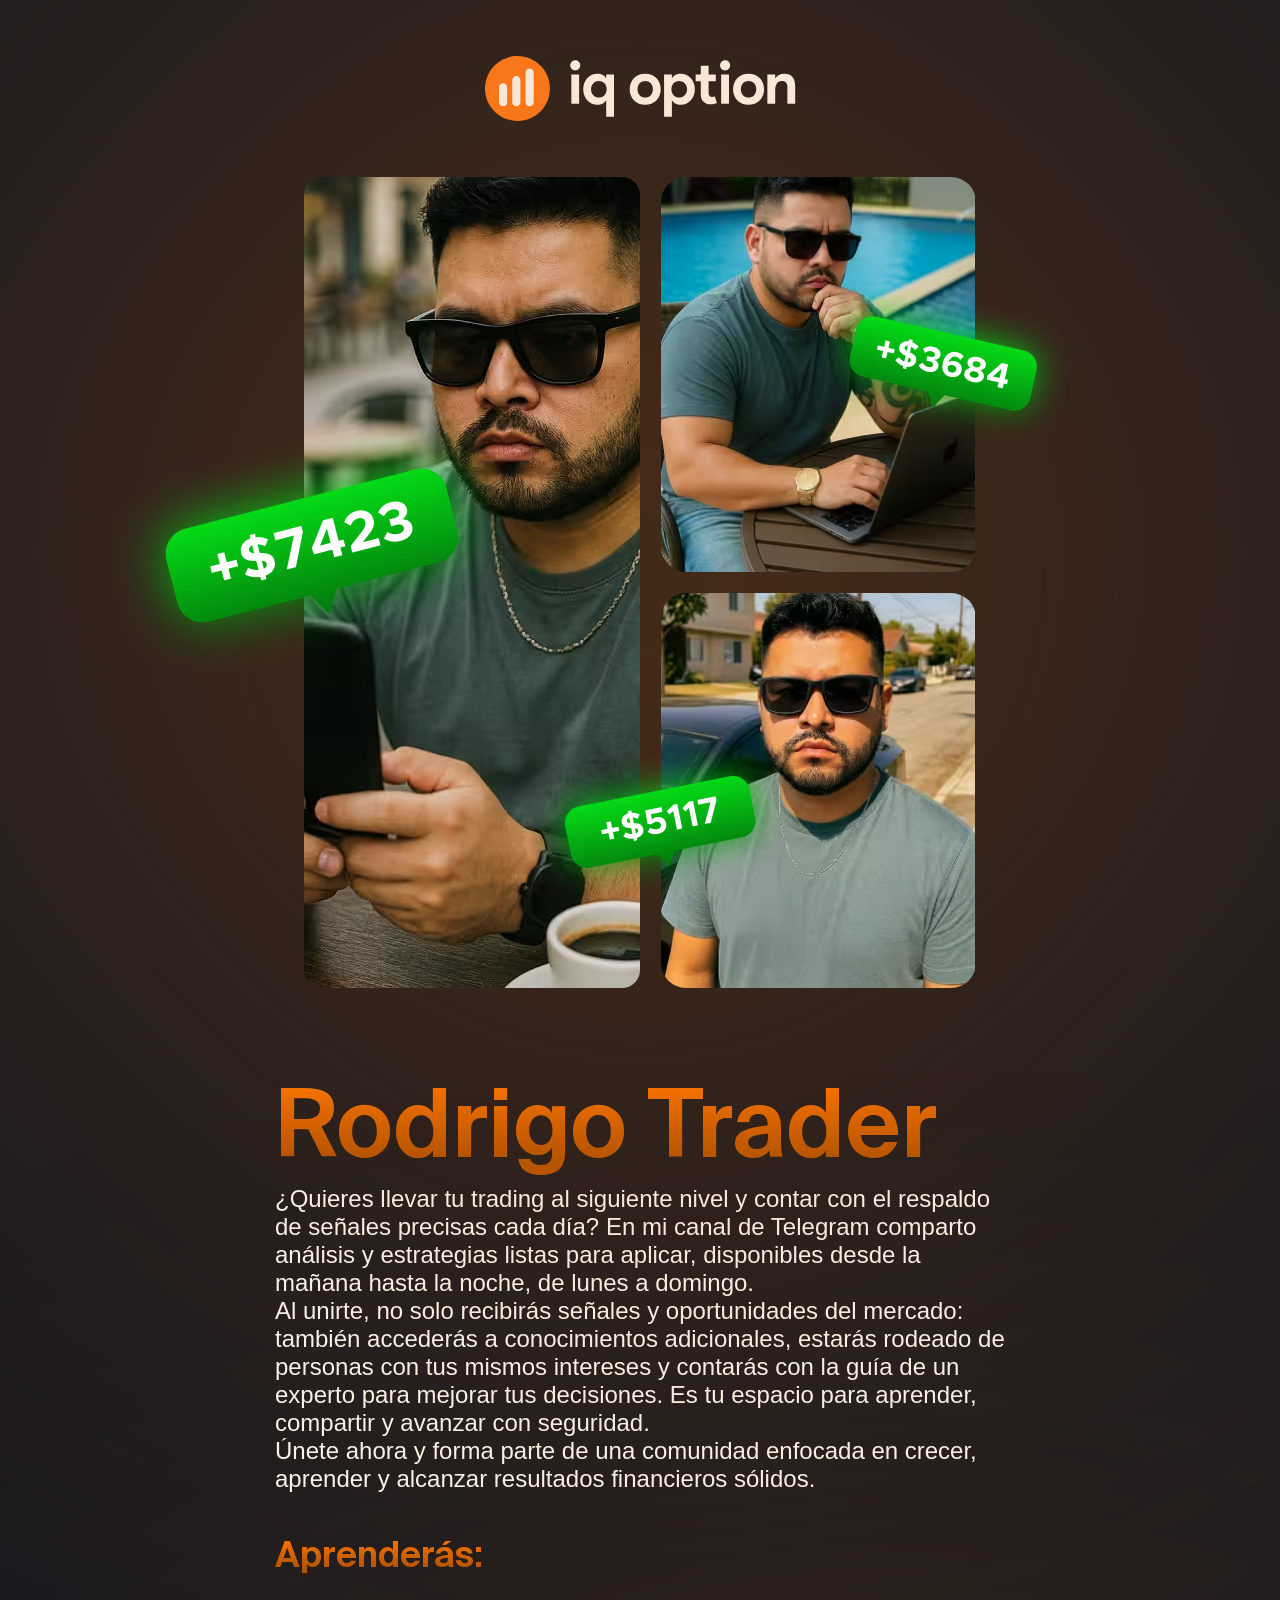
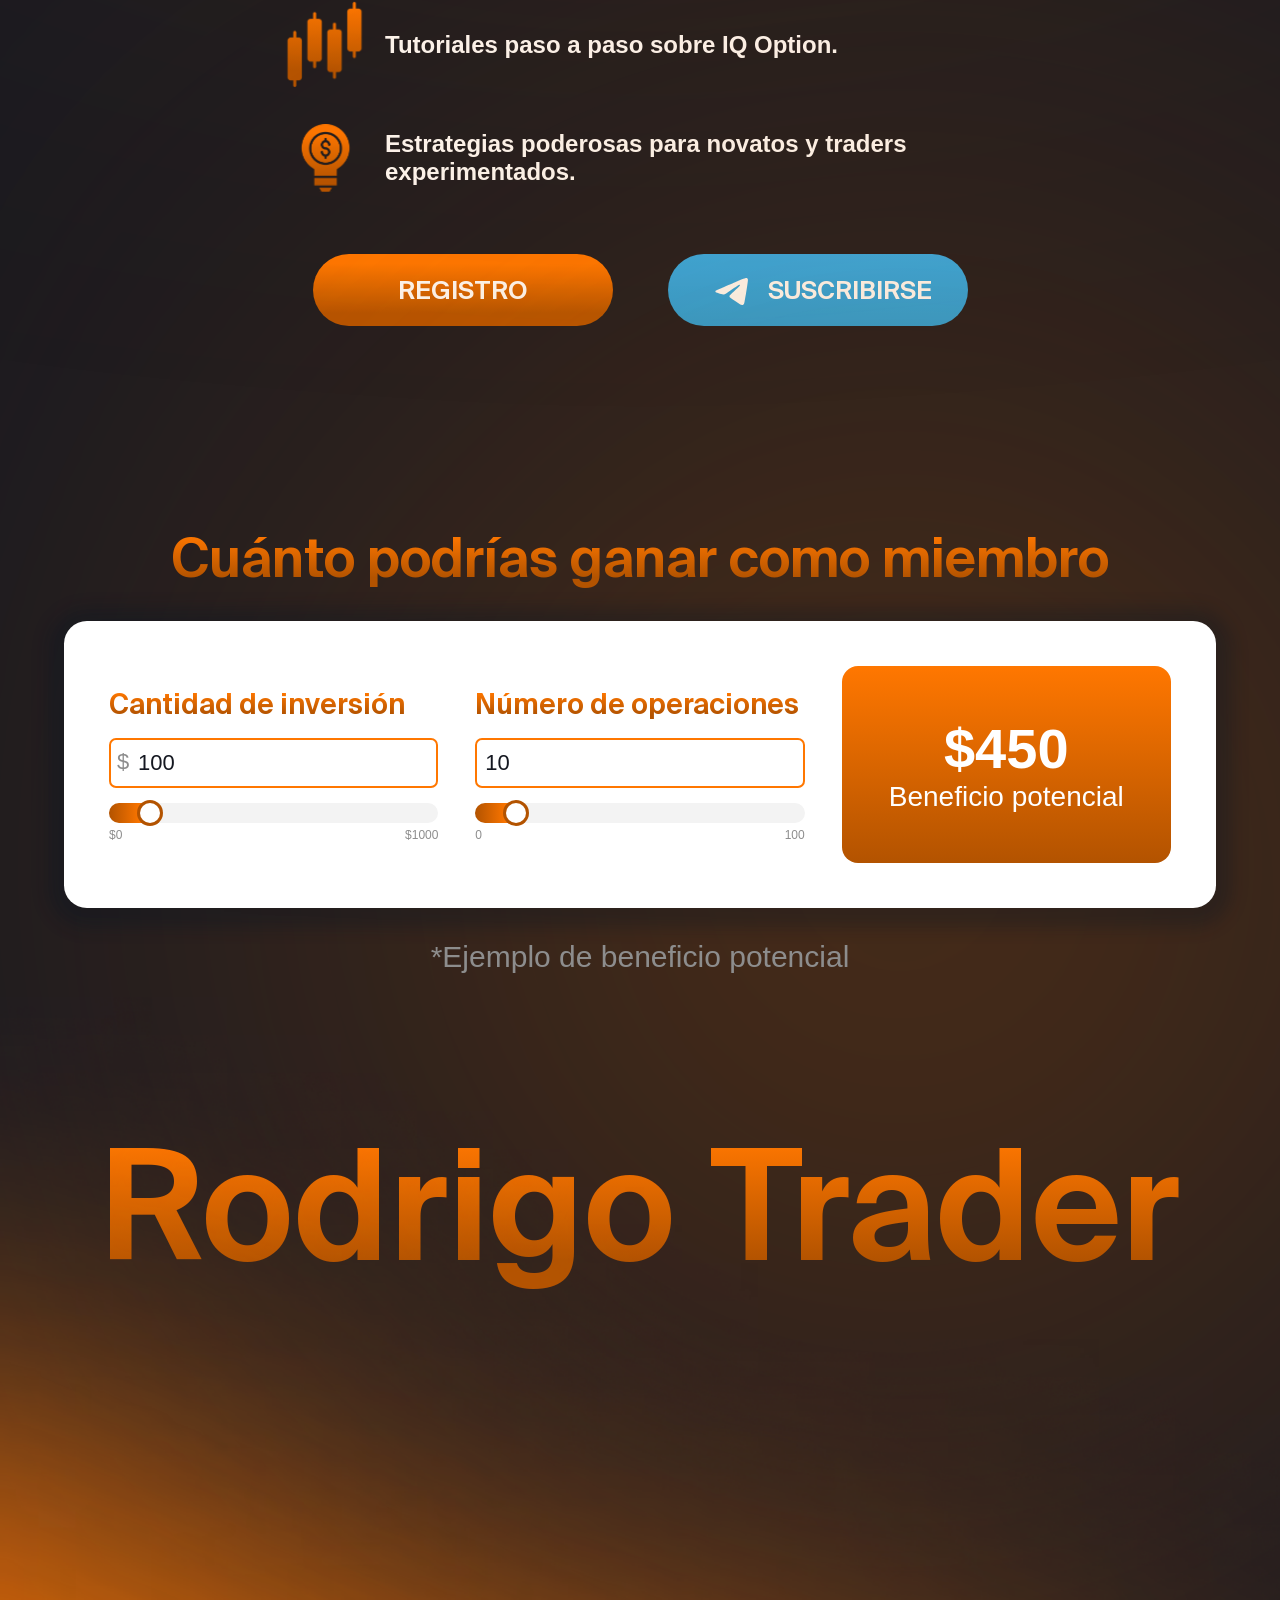
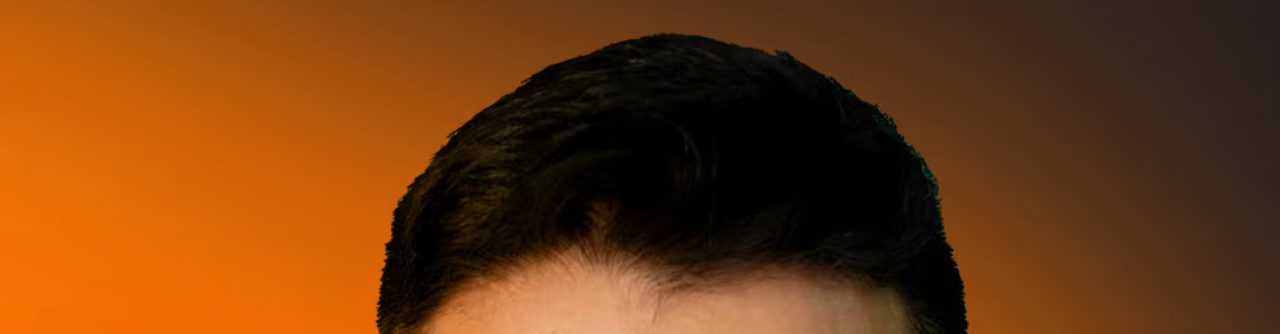
==== index.html @ baaf82f9 "deploy" ====
<!doctype html>
<html lang="en">
	<head>
		<meta charset="utf-8" />
		<link rel="icon" type="image/x-icon" href="./favicon.ico" />
		<meta name="viewport" content="width=device-width, initial-scale=1" />
		<!-- <meta property="og:site_name" content="rodrigoshare.com" /> -->
		<meta property="og:type" content="website" />
		<!-- <meta property="og:site_name" content="rodrigoshare.com" /> -->
		<!-- <meta property="og:url" content="https://rodrigoshare.com" /> -->

		
		<link href="./_app/immutable/assets/0.D-loMAzl.css" rel="stylesheet">
		<link href="./_app/immutable/assets/AllBlocks.2qimUr-7.css" rel="stylesheet">
		<link rel="modulepreload" href="./_app/immutable/entry/start.Ck3w9lj-.js">
		<link rel="modulepreload" href="./_app/immutable/chunks/B-z4R3Y-.js">
		<link rel="modulepreload" href="./_app/immutable/chunks/BgYHljDI.js">
		<link rel="modulepreload" href="./_app/immutable/chunks/D0JhSw1Q.js">
		<link rel="modulepreload" href="./_app/immutable/entry/app.-yv7Kxjv.js">
		<link rel="modulepreload" href="./_app/immutable/chunks/CAFJkPb8.js">
		<link rel="modulepreload" href="./_app/immutable/nodes/0.CTcOMzpP.js">
		<link rel="modulepreload" href="./_app/immutable/chunks/DVWYZsQB.js">
		<link rel="modulepreload" href="./_app/immutable/nodes/2.DHaFFyWT.js">
		<link rel="modulepreload" href="./_app/immutable/chunks/C_9QOruP.js"><title>IQ Option - Rodrigo Trader</title><!-- HEAD_svelte-1i4ddbb_START --><meta name="description" content="¿Quieres llevar tu trading al siguiente nivel y contar con el respaldo de señales precisas cada día? En mi canal de Telegram comparto análisis y estrategias listas para aplicar, disponibles desde la mañana hasta la noche, de lunes a domingo"><meta property="og:title" content="IQ Option - Rodrigo Trader"><meta property="og:description" content="¿Quieres llevar tu trading al siguiente nivel y contar con el respaldo de señales precisas cada día? En mi canal de Telegram comparto análisis y estrategias listas para aplicar, disponibles desde la mañana hasta la noche, de lunes a domingo"><meta name="twitter:card" content="summary_large_image"><meta name="twitter:title" content="IQ Option - Rodrigo Trader"><meta name="twitter:description" content="¿Quieres llevar tu trading al siguiente nivel y contar con el respaldo de señales precisas cada día? En mi canal de Telegram comparto análisis y estrategias listas para aplicar, disponibles desde la mañana hasta la noche, de lunes a domingo"><!-- HEAD_svelte-1i4ddbb_END -->

		<script>
			(function (w, d, s, l, i) {
				w[l] = w[l] || [];
				w[l].push({ 'gtm.start': new Date().getTime(), event: 'gtm.js' });
				var f = d.getElementsByTagName(s)[0],
					j = d.createElement(s),
					dl = l != 'dataLayer' ? '&l=' + l : '';
				j.async = true;
				j.src = 'https://www.googletagmanager.com/gtm.js?id=' + i + dl;
				f.parentNode.insertBefore(j, f);
			})(window, document, 'script', 'dataLayer', 'GTM-N65GBTQH');
		</script>
	</head>

	<body data-sveltekit-preload-data="hover">
		<noscript
			><iframe
				src="https://www.googletagmanager.com/ns.html?id=GTM-N65GBTQH"
				height="0"
				width="0"
				style="display: none; visibility: hidden"
			></iframe
		></noscript>
		<div style="display: contents">  <div class="app svelte-qf4ny3"> <header><svg viewBox="0 0 115 24" fill="none" xmlns="http://www.w3.org/2000/svg"><path fill-rule="evenodd" clip-rule="evenodd" d="M12 24C5.37258 24 0 18.6274 0 12C0 5.37258 5.37258 0 12 0C18.6274 0 24 5.37258 24 12C24 18.6274 18.6274 24 12 24Z" fill="#FE7A20"></path><path fill-rule="evenodd" clip-rule="evenodd" d="M10.0909 8.85419V17.0542C10.0909 17.8776 10.7625 18.5451 11.5909 18.5451C12.4193 18.5451 13.0909 17.8776 13.0909 17.0542V8.85419C13.0909 8.03078 12.4193 7.36328 11.5909 7.36328C10.7625 7.36328 10.0909 8.03078 10.0909 8.85419Z" fill="white"></path><path fill-rule="evenodd" clip-rule="evenodd" d="M5.18182 11.5948V17.0433C5.18182 17.8734 5.8534 18.5463 6.68182 18.5463C7.51025 18.5463 8.18182 17.8734 8.18182 17.0433V11.5948C8.18182 10.7647 7.51025 10.0918 6.68182 10.0918C5.8534 10.0918 5.18182 10.7647 5.18182 11.5948Z" fill="white"></path><path fill-rule="evenodd" clip-rule="evenodd" d="M15 6.1404V17.0421C15 17.8726 15.6716 18.5458 16.5 18.5458C17.3284 18.5458 18 17.8726 18 17.0421V6.1404C18 5.30994 17.3284 4.63672 16.5 4.63672C15.6716 4.63672 15 5.30994 15 6.1404Z" fill="white"></path><path fill-rule="evenodd" clip-rule="evenodd" d="M33.3538 5.29938C33.1037 5.29938 32.8646 5.25157 32.6366 5.15594C32.4085 5.0603 32.2099 4.92789 32.0407 4.75869C31.8715 4.5895 31.7391 4.39456 31.6434 4.17387C31.5478 3.95318 31.5 3.71042 31.5 3.44559C31.5 3.18076 31.5478 2.93801 31.6434 2.71731C31.7391 2.49662 31.8715 2.30168 32.0407 2.13249C32.2099 1.96329 32.4085 1.83088 32.6366 1.73525C32.8646 1.63961 33.1037 1.5918 33.3538 1.5918C33.8687 1.5918 34.3101 1.77203 34.6779 2.13249C35.0458 2.49295 35.2297 2.93064 35.2297 3.44559C35.2297 3.96054 35.0458 4.39823 34.6779 4.75869C34.3101 5.11916 33.8687 5.29938 33.3538 5.29938ZM31.9193 17.6801V6.86628H34.8103V17.6801H31.9193ZM44.8131 17.9228V16.378C44.5483 16.8341 44.1363 17.224 43.5772 17.5477C43.0182 17.8713 42.3267 18.0332 41.5028 18.0332C40.8113 18.0332 40.1529 17.8897 39.5276 17.6028C38.9023 17.3159 38.3506 16.9187 37.8724 16.4111C37.3942 15.9035 37.0154 15.2966 36.7359 14.5904C36.4563 13.8842 36.3166 13.1118 36.3166 12.2732C36.3166 11.4346 36.4563 10.6621 36.7359 9.95594C37.0154 9.24972 37.3942 8.64283 37.8724 8.13525C38.3506 7.62766 38.9023 7.23042 39.5276 6.94352C40.1529 6.65662 40.8113 6.51318 41.5028 6.51318C42.3267 6.51318 43.0182 6.67501 43.5772 6.99869C44.1363 7.32237 44.5483 7.71226 44.8131 8.16835V6.86628H47.7041V22.447H44.8131V17.9228ZM42.0986 15.3628C42.4812 15.3628 42.8453 15.2929 43.191 15.1532C43.5368 15.0134 43.8421 14.8111 44.1069 14.5463C44.3717 14.2815 44.5851 13.9578 44.7469 13.5752C44.9087 13.1927 44.9897 12.7587 44.9897 12.2732C44.9897 11.7877 44.9087 11.3536 44.7469 10.9711C44.5851 10.5886 44.3717 10.2649 44.1069 10.0001C43.8421 9.73524 43.5368 9.53295 43.191 9.39318C42.8453 9.25341 42.4812 9.18352 42.0986 9.18352C41.7161 9.18352 41.352 9.25708 41.0062 9.40421C40.6605 9.55134 40.3552 9.75731 40.0903 10.0221C39.8255 10.287 39.6122 10.6106 39.4503 10.9932C39.2885 11.3757 39.2076 11.8024 39.2076 12.2732C39.2076 12.744 39.2885 13.1706 39.4503 13.5532C39.6122 13.9357 39.8255 14.2594 40.0903 14.5242C40.3552 14.789 40.6605 14.995 41.0062 15.1421C41.352 15.2893 41.7161 15.3628 42.0986 15.3628ZM59.2352 6.51318C60.0738 6.51318 60.8425 6.65662 61.5414 6.94352C62.2402 7.23042 62.8434 7.62766 63.351 8.13525C63.8586 8.64283 64.2559 9.24972 64.5428 9.95594C64.8297 10.6621 64.9731 11.4346 64.9731 12.2732C64.9731 13.1118 64.8297 13.8842 64.5428 14.5904C64.2559 15.2966 63.8586 15.9035 63.351 16.4111C62.8434 16.9187 62.2402 17.3159 61.5414 17.6028C60.8425 17.8897 60.0738 18.0332 59.2352 18.0332C58.3965 18.0332 57.6278 17.8897 56.929 17.6028C56.2301 17.3159 55.6269 16.9187 55.1193 16.4111C54.6117 15.9035 54.2145 15.2966 53.9276 14.5904C53.6407 13.8842 53.4972 13.1118 53.4972 12.2732C53.4972 11.4346 53.6407 10.6621 53.9276 9.95594C54.2145 9.24972 54.6117 8.64283 55.1193 8.13525C55.6269 7.62766 56.2301 7.23042 56.929 6.94352C57.6278 6.65662 58.3965 6.51318 59.2352 6.51318ZM59.2352 15.3628C59.603 15.3628 59.9598 15.2929 60.3055 15.1532C60.6513 15.0134 60.9566 14.8111 61.2214 14.5463C61.4862 14.2815 61.6959 13.9578 61.8503 13.5752C62.0048 13.1927 62.0821 12.7587 62.0821 12.2732C62.0821 11.7877 62.0048 11.3536 61.8503 10.9711C61.6959 10.5886 61.4862 10.2649 61.2214 10.0001C60.9566 9.73524 60.6513 9.53295 60.3055 9.39318C59.9598 9.25341 59.603 9.18352 59.2352 9.18352C58.8526 9.18352 58.4922 9.25341 58.1538 9.39318C57.8154 9.53295 57.5138 9.73524 57.249 10.0001C56.9841 10.2649 56.7745 10.5886 56.62 10.9711C56.4655 11.3536 56.3883 11.7877 56.3883 12.2732C56.3883 12.7587 56.4655 13.1927 56.62 13.5752C56.7745 13.9578 56.9841 14.2815 57.249 14.5463C57.5138 14.8111 57.8154 15.0134 58.1538 15.1532C58.4922 15.2929 58.8526 15.3628 59.2352 15.3628ZM66.2145 6.86628H69.1055V8.16835C69.3703 7.71226 69.7823 7.32237 70.3414 6.99869C70.9005 6.67501 71.592 6.51318 72.4159 6.51318C73.1074 6.51318 73.7657 6.65662 74.391 6.94352C75.0163 7.23042 75.568 7.62766 76.0462 8.13525C76.5244 8.64283 76.9032 9.24972 77.1828 9.95594C77.4623 10.6621 77.6021 11.4346 77.6021 12.2732C77.6021 13.1118 77.4623 13.8842 77.1828 14.5904C76.9032 15.2966 76.5244 15.9035 76.0462 16.4111C75.568 16.9187 75.0163 17.3159 74.391 17.6028C73.7657 17.8897 73.1074 18.0332 72.4159 18.0332C71.592 18.0332 70.9005 17.8713 70.3414 17.5477C69.7823 17.224 69.3703 16.8341 69.1055 16.378V17.9228V22.447H66.2145V6.86628ZM71.82 15.3628C72.2025 15.3628 72.5667 15.2893 72.9124 15.1421C73.2582 14.995 73.5634 14.789 73.8283 14.5242C74.0931 14.2594 74.3064 13.9357 74.4683 13.5532C74.6301 13.1706 74.711 12.744 74.711 12.2732C74.711 11.8024 74.6301 11.3757 74.4683 10.9932C74.3064 10.6106 74.0931 10.287 73.8283 10.0221C73.5634 9.75731 73.2582 9.55134 72.9124 9.40421C72.5667 9.25708 72.2025 9.18352 71.82 9.18352C71.4375 9.18352 71.0733 9.25341 70.7276 9.39318C70.3818 9.53295 70.0766 9.73524 69.8117 10.0001C69.5469 10.2649 69.3336 10.5886 69.1717 10.9711C69.0099 11.3536 68.929 11.7877 68.929 12.2732C68.929 12.7587 69.0099 13.1927 69.1717 13.5752C69.3336 13.9578 69.5469 14.2815 69.8117 14.5463C70.0766 14.8111 70.3818 15.0134 70.7276 15.1532C71.0733 15.2929 71.4375 15.3628 71.82 15.3628ZM79.7924 9.338H77.8945V6.86628H79.7924V3.55594H82.6834V6.86628H85.3317V9.338H82.6834V13.5311C82.6834 13.7812 82.7092 14.0129 82.7607 14.2263C82.8122 14.4396 82.9115 14.6198 83.0586 14.767C83.2646 15.0024 83.5588 15.1201 83.9414 15.1201C84.1915 15.1201 84.3901 15.0943 84.5372 15.0428C84.6844 14.9913 84.8241 14.9215 84.9566 14.8332L85.7731 17.3711C85.4347 17.5329 85.0706 17.6543 84.6807 17.7352C84.2908 17.8162 83.8605 17.8566 83.3897 17.8566C82.8453 17.8566 82.3561 17.772 81.9221 17.6028C81.488 17.4336 81.1239 17.2019 80.8297 16.9077C80.1382 16.2456 79.7924 15.304 79.7924 14.0828V9.338ZM88.7579 5.29938C88.5078 5.29938 88.2687 5.25157 88.0407 5.15594C87.8126 5.0603 87.614 4.92789 87.4448 4.75869C87.2756 4.5895 87.1432 4.39456 87.0476 4.17387C86.952 3.95318 86.9041 3.71042 86.9041 3.44559C86.9041 3.18076 86.952 2.93801 87.0476 2.71731C87.1432 2.49662 87.2756 2.30168 87.4448 2.13249C87.614 1.96329 87.8126 1.83088 88.0407 1.73525C88.2687 1.63961 88.5078 1.5918 88.7579 1.5918C89.2729 1.5918 89.7142 1.77203 90.0821 2.13249C90.4499 2.49295 90.6338 2.93064 90.6338 3.44559C90.6338 3.96054 90.4499 4.39823 90.0821 4.75869C89.7142 5.11916 89.2729 5.29938 88.7579 5.29938ZM87.3234 17.6801V6.86628H90.2145V17.6801H87.3234ZM97.4586 6.51318C98.2972 6.51318 99.066 6.65662 99.7648 6.94352C100.464 7.23042 101.067 7.62766 101.574 8.13525C102.082 8.64283 102.479 9.24972 102.766 9.95594C103.053 10.6621 103.197 11.4346 103.197 12.2732C103.197 13.1118 103.053 13.8842 102.766 14.5904C102.479 15.2966 102.082 15.9035 101.574 16.4111C101.067 16.9187 100.464 17.3159 99.7648 17.6028C99.066 17.8897 98.2972 18.0332 97.4586 18.0332C96.62 18.0332 95.8513 17.8897 95.1524 17.6028C94.4536 17.3159 93.8503 16.9187 93.3428 16.4111C92.8352 15.9035 92.4379 15.2966 92.151 14.5904C91.8641 13.8842 91.7207 13.1118 91.7207 12.2732C91.7207 11.4346 91.8641 10.6621 92.151 9.95594C92.4379 9.24972 92.8352 8.64283 93.3428 8.13525C93.8503 7.62766 94.4536 7.23042 95.1524 6.94352C95.8513 6.65662 96.62 6.51318 97.4586 6.51318ZM97.4586 15.3628C97.8264 15.3628 98.1832 15.2929 98.529 15.1532C98.8747 15.0134 99.18 14.8111 99.4448 14.5463C99.7097 14.2815 99.9193 13.9578 100.074 13.5752C100.228 13.1927 100.306 12.7587 100.306 12.2732C100.306 11.7877 100.228 11.3536 100.074 10.9711C99.9193 10.5886 99.7097 10.2649 99.4448 10.0001C99.18 9.73524 98.8747 9.53295 98.529 9.39318C98.1832 9.25341 97.8264 9.18352 97.4586 9.18352C97.0761 9.18352 96.7156 9.25341 96.3772 9.39318C96.0388 9.53295 95.7372 9.73524 95.4724 10.0001C95.2076 10.2649 94.9979 10.5886 94.8434 10.9711C94.689 11.3536 94.6117 11.7877 94.6117 12.2732C94.6117 12.7587 94.689 13.1927 94.8434 13.5752C94.9979 13.9578 95.2076 14.2815 95.4724 14.5463C95.7372 14.8111 96.0388 15.0134 96.3772 15.1532C96.7156 15.2929 97.0761 15.3628 97.4586 15.3628ZM107.307 8.27869C107.645 7.73432 108.101 7.30398 108.675 6.98766C109.249 6.67134 109.904 6.51318 110.639 6.51318C111.316 6.51318 111.912 6.62352 112.427 6.84421C112.942 7.0649 113.365 7.37754 113.696 7.78214C114.027 8.18674 114.277 8.67226 114.446 9.23869C114.615 9.80513 114.7 10.4341 114.7 11.1256V17.6801H111.809V11.4787C111.809 10.6989 111.636 10.1215 111.29 9.74628C110.945 9.37111 110.441 9.18352 109.779 9.18352C109.381 9.18352 109.032 9.26812 108.73 9.43731C108.429 9.60651 108.171 9.83455 107.958 10.1215C107.745 10.4083 107.583 10.7467 107.472 11.1366C107.362 11.5265 107.307 11.9421 107.307 12.3835V17.6801H104.416V6.86628H107.307V8.27869Z" fill="white"></path></svg></header> <section><div class="content"><div class="content-photos"><div class="flare"></div> <div class="content-photos-left"><picture class="photo1"><source srcset="./images/photo1.avif" type="image/avif"> <source srcset="./images/photo1.webp" type="image/webp"> <img src="./images/photo1.jpg" alt="Presenter"></picture></div> <div class="content-photos-right"><div class="photo-wrap"><picture class="photo2"><source srcset="./images/photo2.avif" type="image/avif"> <source srcset="./images/photo2.webp" type="image/webp"> <img src="./images/photo2.jpg" alt="Presenter"></picture> </div><div class="photo-wrap"><picture class="photo3"><source srcset="./images/photo3.avif" type="image/avif"> <source srcset="./images/photo3.webp" type="image/webp"> <img src="./images/photo3.jpg" alt="Presenter"></picture> </div></div> <div class="label label-1"><picture class="label1"><source srcset="./images/label1.avif" type="image/avif"> <source srcset="./images/label1.webp" type="image/webp"> <img src="./images/label1.png" alt="Presenter"></picture> </div><div class="label label-2"><picture class="label2"><source srcset="./images/label2.avif" type="image/avif"> <source srcset="./images/label2.webp" type="image/webp"> <img src="./images/label2.png" alt="Presenter"></picture> </div><div class="label label-3"><picture class="label3"><source srcset="./images/label3.avif" type="image/avif"> <source srcset="./images/label3.webp" type="image/webp"> <img src="./images/label3.png" alt="Presenter"></picture> </div></div> <div class="content-text"><h1 class="heading" data-svelte-h="svelte-j885v">Rodrigo Trader</h1> <p data-svelte-h="svelte-19tyecs">¿Quieres llevar tu trading al siguiente nivel y contar con el respaldo de señales precisas
				cada día? En mi canal de Telegram comparto análisis y estrategias listas para aplicar,
				disponibles desde la mañana hasta la noche, de lunes a domingo.<br>Al unirte, no solo
				recibirás señales y oportunidades del mercado: también accederás a conocimientos
				adicionales, estarás rodeado de personas con tus mismos intereses y contarás con la guía de
				un experto para mejorar tus decisiones. Es tu espacio para aprender, compartir y avanzar con
				seguridad.<br>Únete ahora y forma parte de una comunidad enfocada en crecer, aprender y
				alcanzar resultados financieros sólidos.</p> <h2 class="heading" style="margin: 40px 0 20px;" data-svelte-h="svelte-1pvtcsz">Aprenderás:</h2> <div class="list" data-svelte-h="svelte-6azafu"><div class="with-icon"><div class="icon"><img src="./images/icon1.svg" alt=""></div>
					Tutoriales paso a paso sobre IQ Option.</div> <div class="with-icon"><div class="icon"><img src="./images/icon2.svg" alt=""></div>
					Estrategias poderosas para novatos y traders experimentados.</div></div> <div class="cta-block cta-block-1"><a href="https://iqoption.com/en/register" class="button button-small button-primary">Registro</a> <a href="https://t.me/rodrigosalario" class="button button-small button-secondary"><svg xmlns="http://www.w3.org/2000/svg" shape-rendering="geometricPrecision" text-rendering="geometricPrecision" image-rendering="optimizeQuality" fill-rule="evenodd" clip-rule="evenodd" viewBox="0 0 512 512" width="60px" height="60px"><path fill="white" d="M115.88 253.3c74.63-32.52 124.39-53.95 149.29-64.31 71.1-29.57 85.87-34.71 95.5-34.88 2.12-.03 6.85.49 9.92 2.98 2.59 2.1 3.3 4.94 3.64 6.93.34 2 .77 6.53.43 10.08-3.85 40.48-20.52 138.71-29 184.05-3.59 19.19-10.66 25.62-17.5 26.25-14.86 1.37-26.15-9.83-40.55-19.27-22.53-14.76-35.26-23.96-57.13-38.37-25.28-16.66-8.89-25.81 5.51-40.77 3.77-3.92 69.27-63.5 70.54-68.9.16-.68.31-3.2-1.19-4.53s-3.71-.87-5.3-.51c-2.26.51-38.25 24.3-107.98 71.37-10.22 7.02-19.48 10.43-27.77 10.26-9.14-.2-26.72-5.17-39.79-9.42-16.03-5.21-28.77-7.97-27.66-16.82.57-4.61 6.92-9.32 19.04-14.14z"></path></svg><span data-svelte-h="svelte-wvm51q">Suscribirse</span></a></div></div></div></section> <div class="counter-wrap"><div class="flare"></div> <div class="counter-title heading" data-svelte-h="svelte-11qb064">Cuánto podrías ganar como miembro</div> <div class="counter"><div class="range-group"><label for="investment" class="heading" data-svelte-h="svelte-5pc1ui">Cantidad de inversión</label> <div class="input-number-wrap"><div class="input-prefix" data-svelte-h="svelte-3i6h3a">$</div> <input type="text" min="0" max="1000" inputmode="numeric" pattern="[0-9]*" class="number-input" value="100"></div> <div class="input-wrap" id="investment-wrap"><input id="investment" type="range" min="0" max="1000" step="1" value="100"></div> <div class="counter-limits"><span data-svelte-h="svelte-f966uu">$0</span> <span>$1000</span></div></div> <div class="range-group"><label for="operations" class="heading" data-svelte-h="svelte-1sntb3">Número de operaciones</label> <input type="text" min="0" max="100" inputmode="numeric" pattern="[0-9]*" class="number-input" value="10"> <div class="input-wrap" id="operations-wrap"><input id="operations" type="range" min="0" max="100" step="1" value="10"></div> <div class="counter-limits"><span data-svelte-h="svelte-spsr2y">0</span> <span>100</span></div></div> <div class="output"><div class="output-amount">$450</div> <div class="output-text" data-svelte-h="svelte-sb28sd">Beneficio potencial</div></div></div> <div class="counter-footer" data-svelte-h="svelte-1dbhnzt">*Ejemplo de beneficio potencial</div></div> <footer><div class="footer-title heading" data-svelte-h="svelte-10yavx7">Rodrigo Trader</div> <picture class="footer/rodrigo-footer"><source media="(max-width: 1079px)" srcset="./images/footer/rodrigo-footer-mob.avif" type="image/avif"> <source media="(max-width: 1079px)" srcset="./images/footer/rodrigo-footer-mob.webp" type="image/webp"> <source media="(max-width: 1079px)" srcset="./images/footer/rodrigo-footer-mob.png"> <source srcset="./images/footer/rodrigo-footer.avif" type="image/avif"> <source srcset="./images/footer/rodrigo-footer.webp" type="image/webp"> <img src="./images/footer/rodrigo-footer.png" alt="Presenter"></picture> <div class="cta-block cta-block-2"><a href="https://iqoption.com/en/register" class="button button-primary button-large">Registro</a> <a href="https://t.me/rodrigosalario" class="button button-secondary button-large"><svg xmlns="http://www.w3.org/2000/svg" shape-rendering="geometricPrecision" text-rendering="geometricPrecision" image-rendering="optimizeQuality" fill-rule="evenodd" clip-rule="evenodd" viewBox="0 0 512 512" width="60px" height="60px"><path fill="white" d="M115.88 253.3c74.63-32.52 124.39-53.95 149.29-64.31 71.1-29.57 85.87-34.71 95.5-34.88 2.12-.03 6.85.49 9.92 2.98 2.59 2.1 3.3 4.94 3.64 6.93.34 2 .77 6.53.43 10.08-3.85 40.48-20.52 138.71-29 184.05-3.59 19.19-10.66 25.62-17.5 26.25-14.86 1.37-26.15-9.83-40.55-19.27-22.53-14.76-35.26-23.96-57.13-38.37-25.28-16.66-8.89-25.81 5.51-40.77 3.77-3.92 69.27-63.5 70.54-68.9.16-.68.31-3.2-1.19-4.53s-3.71-.87-5.3-.51c-2.26.51-38.25 24.3-107.98 71.37-10.22 7.02-19.48 10.43-27.77 10.26-9.14-.2-26.72-5.17-39.79-9.42-16.03-5.21-28.77-7.97-27.66-16.82.57-4.61 6.92-9.32 19.04-14.14z"></path></svg><span data-svelte-h="svelte-wvm51q">Suscribirse</span></a></div></footer> </div> 
			
			<script>
				{
					__sveltekit_2mur9b = {
						base: new URL(".", location).pathname.slice(0, -1)
					};

					const element = document.currentScript.parentElement;

					Promise.all([
						import("./_app/immutable/entry/start.Ck3w9lj-.js"),
						import("./_app/immutable/entry/app.-yv7Kxjv.js")
					]).then(([kit, app]) => {
						kit.start(app, element, {
							node_ids: [0, 2],
							data: [null,null],
							form: null,
							error: null
						});
					});
				}
			</script>
		</div>
	</body>
</html>
---- _app/immutable/assets/0.D-loMAzl.css ----
:root{--primary: #007bd7;--primary-hover: #006ec2;--secondary: #2f2646;--main-font: "Inter", Arial, sans-serif;--secondary-font: "Suisse Intl", "Inter", Arial, sans-serif;--font-color-1: #ffffff;--IQ-Gradient: linear-gradient(180deg, #f70 13.51%, #b35300 81.98%)}*{margin:0;padding:0;box-sizing:border-box}html,body{overscroll-behavior:none}body{min-width:320px;font-family:var(--main-font);color:var(--font-color-1);background-color:#151821;-webkit-font-smoothing:antialiased;height:100%;min-height:100vh;font-size:24px;font-style:normal;font-weight:500;line-height:normal}ul{list-style-type:none}a{text-decoration:none;color:inherit}section{margin:0 auto;width:100%;max-width:1920px;padding:0 24px}@media screen and (min-width: 1080px){section{padding:0 60px}}@media screen and (min-width: 1300px){section{padding:0 120px}}.heading{font-family:var(--secondary-font);font-weight:700;background:var(--IQ-Gradient);background-clip:text;-webkit-background-clip:text;-webkit-text-fill-color:transparent}h1{font-size:94px;margin-bottom:8px}@media screen and (min-width: 1300px){h1{margin-top:-20px}}.cta-block{display:flex;align-items:center;justify-content:center;flex-wrap:wrap}.cta-block-1{gap:55px;margin-top:62px}.with-icon{font-weight:600;display:flex;align-items:center;justify-content:flex-start;gap:10px}.icon{width:100px;min-width:100px;display:flex;align-items:center;justify-content:center}.list{gap:30px;display:flex;flex-direction:column}.content{display:flex;flex-direction:column;gap:80px;width:100%;margin-bottom:200px}@media screen and (min-width: 1300px){.content{flex-direction:row}}.content-text{max-width:730px;margin:0 auto}.content-photos{display:flex;align-items:stretch;width:70%;position:relative;margin:0 auto;max-width:672px}.content-photos .flare{left:50%;top:50%;transform:translate(-50%,-50%)}@media screen and (min-width: 1300px){.content-photos{width:672px;min-width:672px;height:811px}}.content-photos-right{display:flex;flex-direction:column;gap:21px;padding-left:21px}.content-photos-left,.content-photos-right{width:50%;position:relative}.content-photos img{width:100%;max-width:100%;display:block}.content-photos .photo1 img{border-radius:18px;overflow:hidden}.photo-wrap{height:100%;width:100%;position:relative;border-radius:25px;width:100%!important;overflow:hidden}.photo-wrap img{position:absolute;left:0;top:0;height:100%;width:auto}.flare{position:absolute;width:760px;height:760px;border-radius:760px;background:var(--IQ-Gradient);filter:blur(422px);z-index:0}.button{display:flex;align-items:center;justify-content:center;color:#fff;text-align:center;cursor:pointer;font-family:var(--secondary-font);font-weight:700;text-transform:uppercase;line-height:1}.button-small{min-width:300px;border-radius:92px;height:72px;gap:4px;font-size:25px;padding:0 32px}.button-large{max-width:90%;width:300px;border-radius:92px;height:72px;gap:4px;font-size:25px;padding:0 32px}@media screen and (min-width: 700px){.button-large{width:480px;font-size:40px;font-weight:700;padding:0 58px;height:120px;border-radius:120px;gap:8px}.button-large svg{min-width:120px!important;width:120px!important;height:120px!important}}.button-primary{background:var(--IQ-Gradient)}.button-secondary{background:linear-gradient(180deg,#2aabee,#239fdb)}@font-face{font-family:Suisse Intl;font-weight:400;src:url(../../../fonts/suisse-intl/suisse-intl-regular.woff2) format("woff2"),url(../../../fonts/suisse-intl/suisse-intl-regular.woff) format("woff");font-style:normal;font-display:swap}@font-face{font-family:Suisse Intl;font-weight:600;src:url(../../../fonts/suisse-intl/suisse-intl-semibold.woff2) format("woff2"),url(../../../fonts/suisse-intl/suisse-intl-semibold.woff) format("woff");font-style:normal;font-display:swap}@font-face{font-family:Suisse Intl;font-weight:700;src:url(../../../fonts/suisse-intl/suisse-intl-semibold.woff2) format("woff2"),url(../../../fonts/suisse-intl/suisse-intl-semibold.woff) format("woff");font-style:normal;font-display:swap}.app.svelte-qf4ny3{display:flex;flex-direction:column;min-height:100vh;overflow:hidden}
---- _app/immutable/assets/AllBlocks.2qimUr-7.css ----
.counter{width:480px;margin:0 auto;max-width:90%;border-radius:22.872px;background:#fff;box-shadow:0 3.812px 16.391px 16.01px #00142340;padding:48px 32px;--thumb-size: 20px}@media screen and (min-width: 550px){.counter{padding:57px 64px}}@media screen and (min-width: 1080px){.counter{display:flex;width:90%;max-width:1440px;padding:45px;gap:32px;align-items:center;justify-content:space-between}}.counter-limits{display:flex;align-items:center;justify-content:space-between;color:#8d8d8d;font-size:12px;font-weight:500}.counter label{margin-bottom:18px;display:block;font-size:22px}@media screen and (min-width: 1080px){.counter label{font-size:28px}}.counter input[type=range]{width:100%;position:relative;display:block;z-index:0;background:transparent;-webkit-appearance:none;-moz-appearance:none;appearance:none;height:20px}.counter input[type=range]::-webkit-slider-thumb{-webkit-appearance:none;-moz-appearance:none;appearance:none;width:var(--thumb-size);height:var(--thumb-size);background:#fff;box-shadow:0 0 0 3px #b35300;border-radius:var(--thumb-size);cursor:pointer;position:relative;z-index:2}.counter input[type=range]::-moz-range-thumb{-webkit-appearance:none;-moz-appearance:none;appearance:none;width:var(--thumb-size);height:var(--thumb-size);background:#fff;box-shadow:0 0 0 3px #b35300;border-radius:var(--thumb-size);cursor:pointer;position:relative;z-index:2}.counter .input-wrap{position:relative;background-color:#f3f3f3;border-radius:20px;--progress: 10%;margin-bottom:5px}.counter .input-wrap:before{content:"";position:absolute;left:0;top:50%;transform:translateY(-50%);height:100%;width:var(--progress);background:linear-gradient(270deg,#f70 .45%,#b35300 99.67%);height:20px;border-radius:20px 0 0 20px}.output{border-radius:16px;background:linear-gradient(180deg,#f70,#b35300 99.95%);padding:50px 24px;text-align:center;color:#fff;width:100%;max-width:320px;margin:50px auto 0}@media screen and (min-width: 1080px){.output{margin:0}}.output-amount{font-size:56px;font-weight:700}.output-text{font-size:28px;font-weight:500}.number-input{border-radius:7px;border:2px solid #f70;width:100%;color:#151821;font-size:22px;font-weight:450;padding:10px 8px;margin-bottom:15px}@media screen and (min-width: 1080px){.range-group,.output{width:calc(33% - 21px);max-width:100%}}.range-group:first-child{margin-bottom:15px}@media screen and (min-width: 1080px){.range-group:first-child{margin-bottom:0}}.range-group:first-child .number-input{padding-left:27px}.input-prefix{position:absolute;color:#8d8d8d;font-size:22px;font-weight:450;left:8px;top:11px}.input-number-wrap{position:relative}.counter-title{text-align:center;max-width:90%;margin:0 auto 32px;font-size:36px}@media screen and (min-width: 1080px){.counter-title{font-size:54px}}.counter-footer{color:#8d8d8d;text-align:center;max-width:90%;font-size:20px;font-weight:400;margin:32px auto 0}@media screen and (min-width: 1080px){.counter-footer{font-size:30px}}.counter-wrap{position:relative}.counter-wrap .flare{bottom:-300px;right:0}.counter-footer,.counter,.counter-title{position:relative}footer{position:relative;margin-top:140px}footer .cta-block-2{position:absolute;flex-direction:column;width:100%;top:106vw;gap:12px}@media screen and (min-width: 480px){footer .cta-block-2{gap:24px}}@media screen and (min-width: 700px){footer .cta-block-2{gap:53px}}@media screen and (min-width: 1080px){footer .cta-block-2{top:auto;bottom:6vw;flex-direction:row}}footer img{width:100%;margin-top:-61vw;display:block;max-width:1700px}@media screen and (min-width: 1080px){footer img{margin:0 auto;margin-top:-29vw}}@media screen and (min-width: 1600px){footer img{margin-top:-480px}}.footer-title{font-size:12vw;text-align:center;width:100%;max-width:90%;margin:0 auto;white-space:nowrap}@media screen and (min-width: 1600px){.footer-title{font-size:200px}}.label{position:absolute;animation:moveUpDownInfinite 5s ease-in-out infinite forwards}.label-1{left:-17vw;top:24vw}.label-1 img{width:37dvw;max-width:416px}.label-2{right:-10vw;top:10vw;animation-delay:.5s}.label-2 img{width:27dvw;max-width:266px}.label-3{right:18vw;bottom:8vw;animation-delay:1s}.label-3 img{width:27dvw;max-width:271px}@media screen and (min-width: 1000px){.label-1{left:-200px;top:230px}.label-2{right:-100px;top:100px}.label-3{right:180px;bottom:80px}}@keyframes moveUpDownInfinite{0%{transform:translateY(0)}50%{transform:translateY(-10px)}to{transform:translateY(0)}}header{padding:40px 0}header svg{width:180px;height:38px;display:block;margin:0 auto}@media screen and (min-width: 600px){header{padding:56px 0}header svg{width:311px;height:65px}}
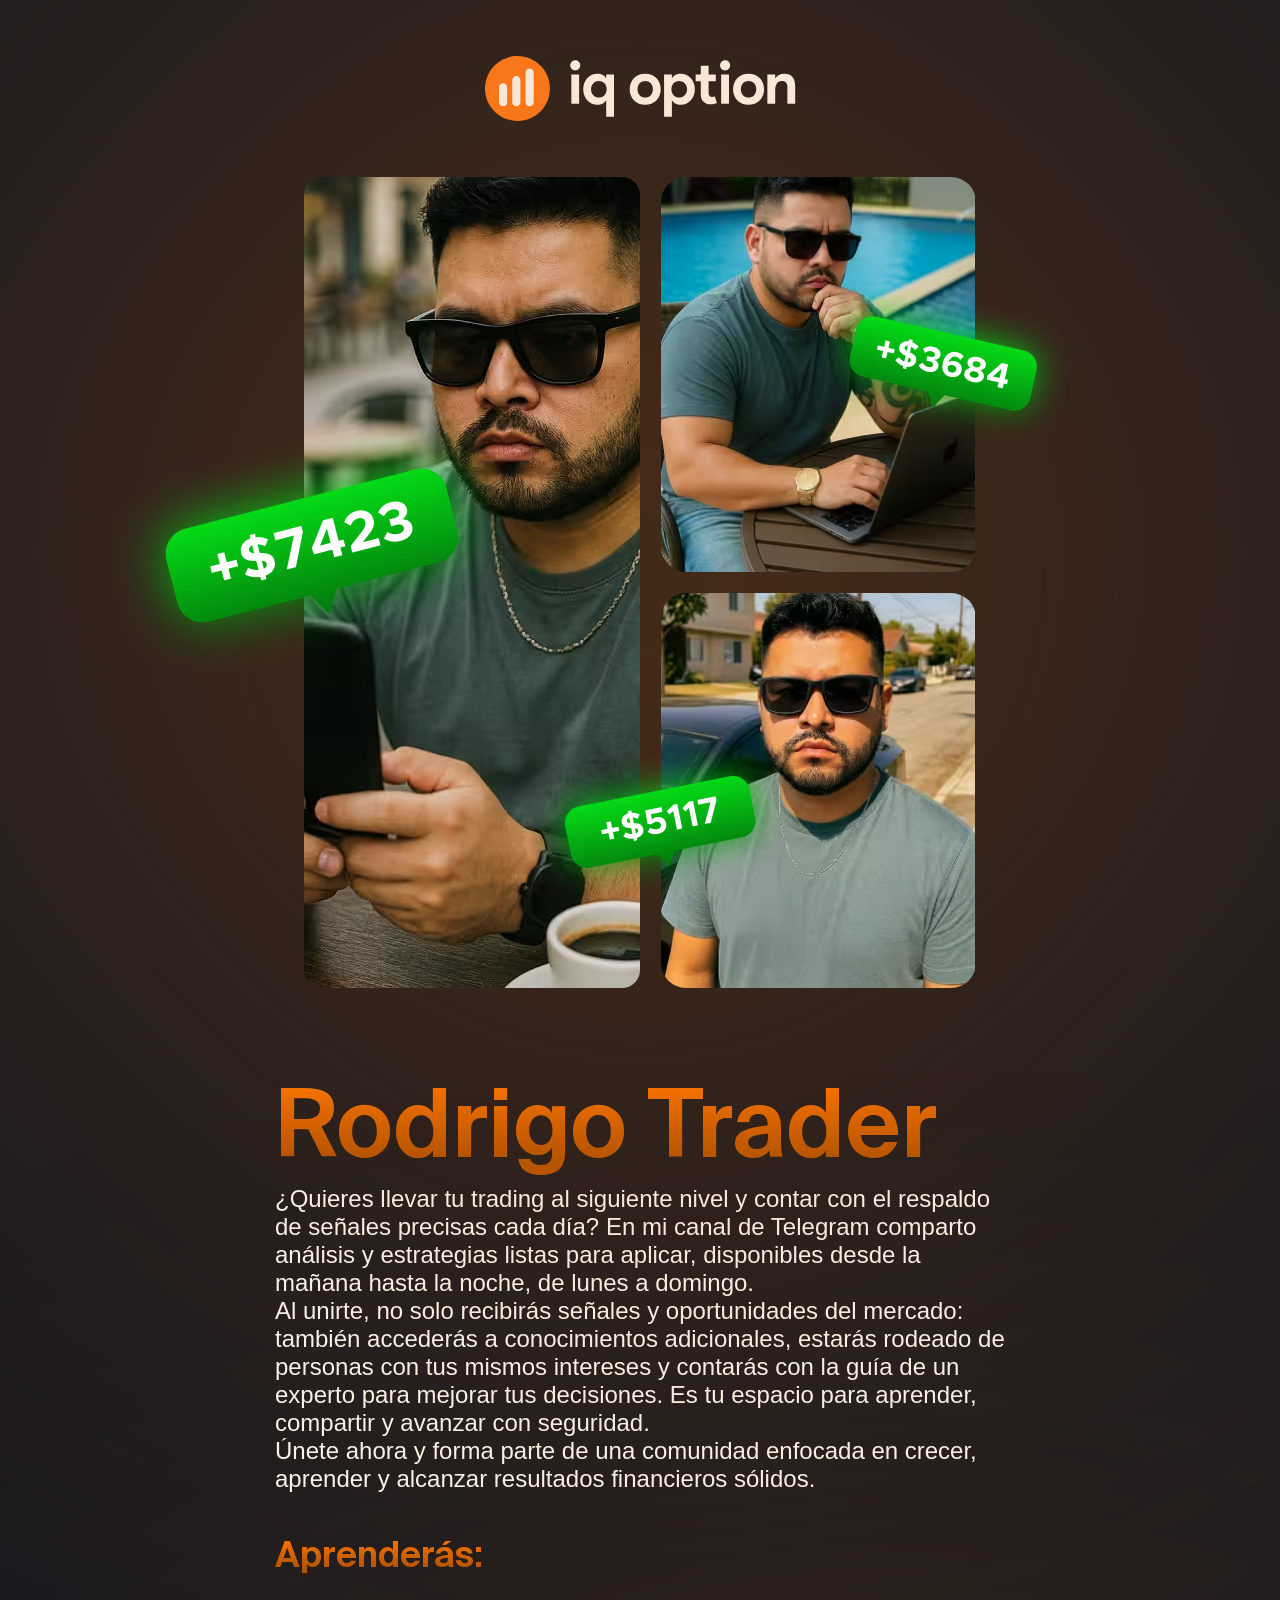
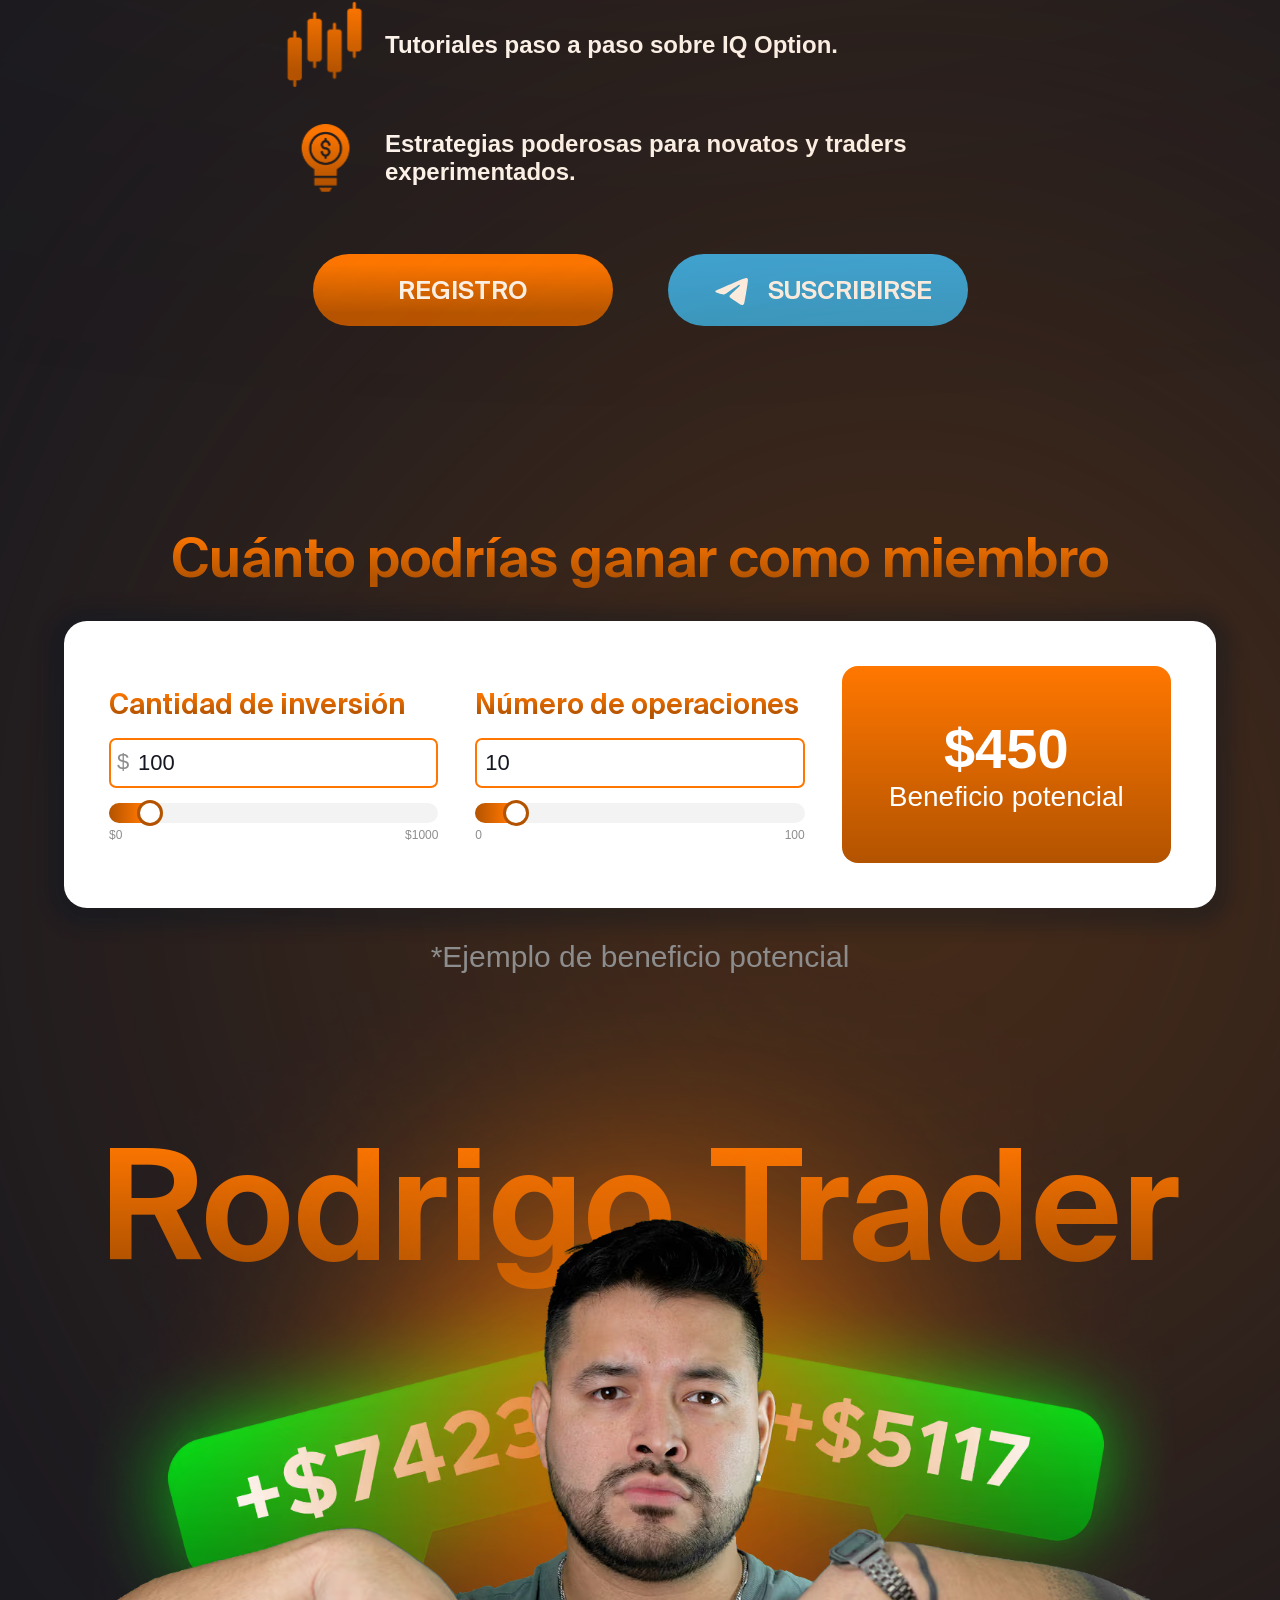
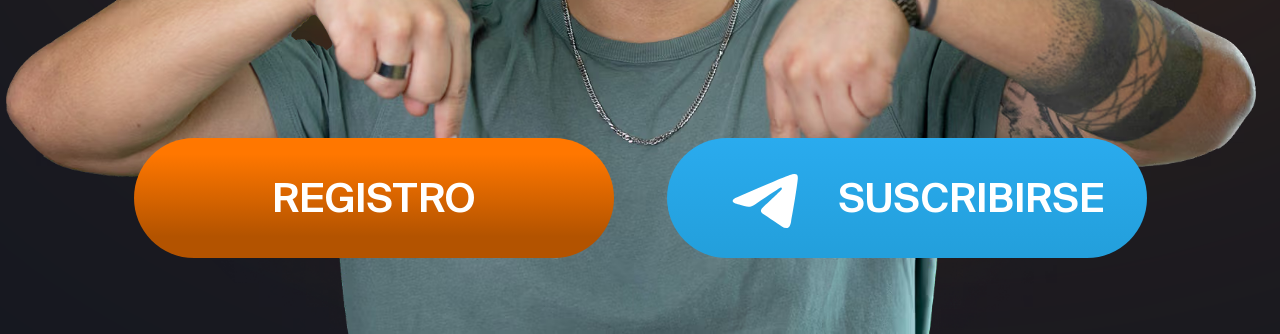
==== commit a8142b45: "deploy" ====
--- a/index.html
+++ b/index.html
@@ -12,16 +12,16 @@
 		
 		<link href="./_app/immutable/assets/0.D-loMAzl.css" rel="stylesheet">
 		<link href="./_app/immutable/assets/AllBlocks.2qimUr-7.css" rel="stylesheet">
-		<link rel="modulepreload" href="./_app/immutable/entry/start.Ck3w9lj-.js">
+		<link rel="modulepreload" href="./_app/immutable/entry/start.GO6554mW.js">
 		<link rel="modulepreload" href="./_app/immutable/chunks/B-z4R3Y-.js">
 		<link rel="modulepreload" href="./_app/immutable/chunks/BgYHljDI.js">
-		<link rel="modulepreload" href="./_app/immutable/chunks/D0JhSw1Q.js">
-		<link rel="modulepreload" href="./_app/immutable/entry/app.-yv7Kxjv.js">
+		<link rel="modulepreload" href="./_app/immutable/chunks/DlZeb3EB.js">
+		<link rel="modulepreload" href="./_app/immutable/entry/app.CPA0zfmq.js">
 		<link rel="modulepreload" href="./_app/immutable/chunks/CAFJkPb8.js">
 		<link rel="modulepreload" href="./_app/immutable/nodes/0.CTcOMzpP.js">
 		<link rel="modulepreload" href="./_app/immutable/chunks/DVWYZsQB.js">
-		<link rel="modulepreload" href="./_app/immutable/nodes/2.DHaFFyWT.js">
-		<link rel="modulepreload" href="./_app/immutable/chunks/C_9QOruP.js"><title>IQ Option - Rodrigo Trader</title><!-- HEAD_svelte-1i4ddbb_START --><meta name="description" content="¿Quieres llevar tu trading al siguiente nivel y contar con el respaldo de señales precisas cada día? En mi canal de Telegram comparto análisis y estrategias listas para aplicar, disponibles desde la mañana hasta la noche, de lunes a domingo"><meta property="og:title" content="IQ Option - Rodrigo Trader"><meta property="og:description" content="¿Quieres llevar tu trading al siguiente nivel y contar con el respaldo de señales precisas cada día? En mi canal de Telegram comparto análisis y estrategias listas para aplicar, disponibles desde la mañana hasta la noche, de lunes a domingo"><meta name="twitter:card" content="summary_large_image"><meta name="twitter:title" content="IQ Option - Rodrigo Trader"><meta name="twitter:description" content="¿Quieres llevar tu trading al siguiente nivel y contar con el respaldo de señales precisas cada día? En mi canal de Telegram comparto análisis y estrategias listas para aplicar, disponibles desde la mañana hasta la noche, de lunes a domingo"><!-- HEAD_svelte-1i4ddbb_END -->
+		<link rel="modulepreload" href="./_app/immutable/nodes/2.DynncSxN.js">
+		<link rel="modulepreload" href="./_app/immutable/chunks/BUtc-qJ_.js"><title>IQ Option - Rodrigo Trader</title><!-- HEAD_svelte-10xnsut_START --><meta name="description" content="¿Quieres llevar tu trading al siguiente nivel y contar con el respaldo de señales precisas cada día? En mi canal de Telegram comparto análisis y estrategias listas para aplicar, disponibles desde la mañana hasta la noche, de lunes a domingo"><meta property="og:title" content="IQ Option - Rodrigo Trader"><meta property="og:description" content="¿Quieres llevar tu trading al siguiente nivel y contar con el respaldo de señales precisas cada día? En mi canal de Telegram comparto análisis y estrategias listas para aplicar, disponibles desde la mañana hasta la noche, de lunes a domingo"><meta property="og:image" content="/_app/immutable/assets/meta__img__en.Bq0mDKBa.jpg"><meta name="twitter:card" content="summary_large_image"><meta name="twitter:title" content="IQ Option - Rodrigo Trader"><meta name="twitter:description" content="¿Quieres llevar tu trading al siguiente nivel y contar con el respaldo de señales precisas cada día? En mi canal de Telegram comparto análisis y estrategias listas para aplicar, disponibles desde la mañana hasta la noche, de lunes a domingo"><meta name="twitter:image" content="/_app/immutable/assets/meta__img__en.Bq0mDKBa.jpg"><!-- HEAD_svelte-10xnsut_END -->
 
 		<script>
 			(function (w, d, s, l, i) {
@@ -59,15 +59,15 @@
 			
 			<script>
 				{
-					__sveltekit_2mur9b = {
+					__sveltekit_bs2qou = {
 						base: new URL(".", location).pathname.slice(0, -1)
 					};
 
 					const element = document.currentScript.parentElement;
 
 					Promise.all([
-						import("./_app/immutable/entry/start.Ck3w9lj-.js"),
-						import("./_app/immutable/entry/app.-yv7Kxjv.js")
+						import("./_app/immutable/entry/start.GO6554mW.js"),
+						import("./_app/immutable/entry/app.CPA0zfmq.js")
 					]).then(([kit, app]) => {
 						kit.start(app, element, {
 							node_ids: [0, 2],
